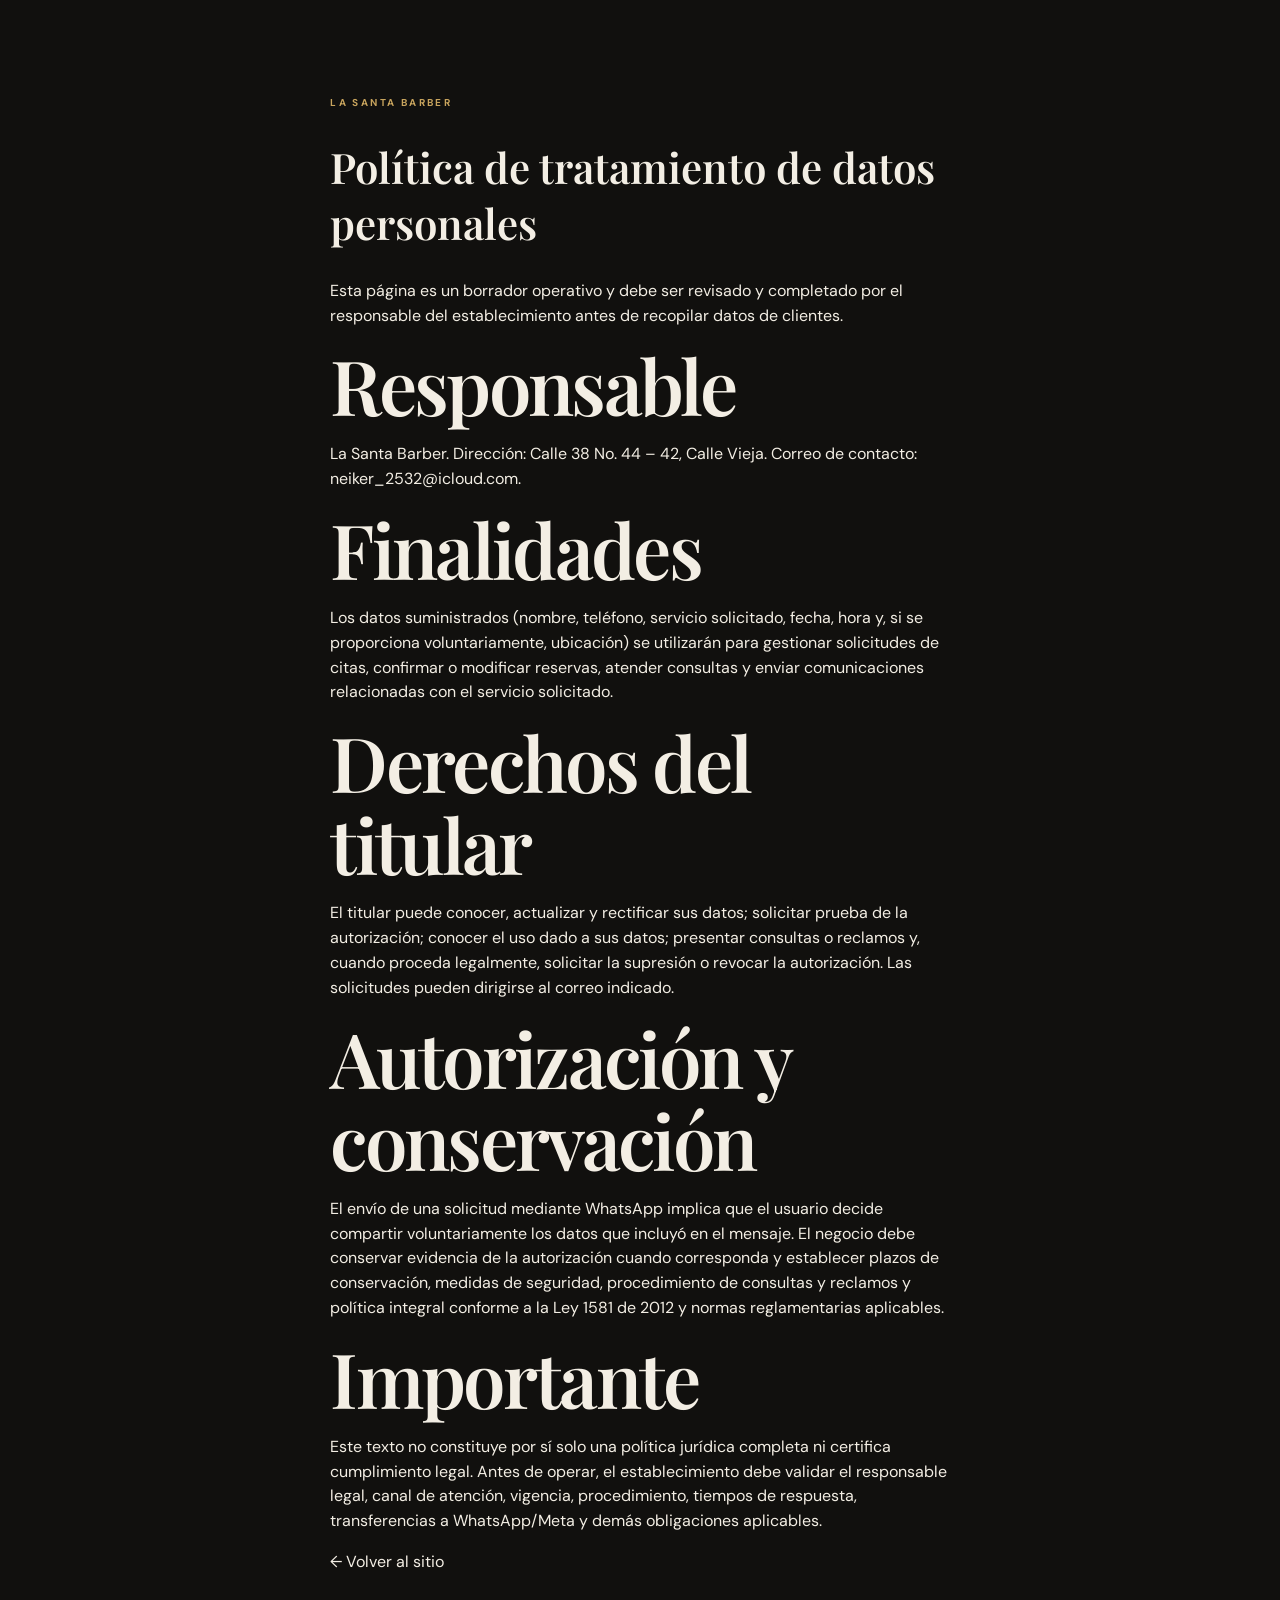
==== privacidad.html @ 5e7193fa "Add files via upload" ====
<!doctype html><html lang="es"><head><meta charset="utf-8"><meta name="viewport" content="width=device-width,initial-scale=1"><meta name="theme-color" content="#11100e"><title>Política de privacidad | La Santa Barber</title><link rel="stylesheet" href="./styles.css"></head><body><main class="section" style="max-width:850px;margin:auto"><p class="eyebrow">LA SANTA BARBER</p><h1 style="font:600 42px var(--serif)">Política de tratamiento de datos personales</h1><p>Esta página es un borrador operativo y debe ser revisado y completado por el responsable del establecimiento antes de recopilar datos de clientes.</p><h2>Responsable</h2><p>La Santa Barber. Dirección: Calle 38 No. 44 – 42, Calle Vieja. Correo de contacto: neiker_2532@icloud.com.</p><h2>Finalidades</h2><p>Los datos suministrados (nombre, teléfono, servicio solicitado, fecha, hora y, si se proporciona voluntariamente, ubicación) se utilizarán para gestionar solicitudes de citas, confirmar o modificar reservas, atender consultas y enviar comunicaciones relacionadas con el servicio solicitado.</p><h2>Derechos del titular</h2><p>El titular puede conocer, actualizar y rectificar sus datos; solicitar prueba de la autorización; conocer el uso dado a sus datos; presentar consultas o reclamos y, cuando proceda legalmente, solicitar la supresión o revocar la autorización. Las solicitudes pueden dirigirse al correo indicado.</p><h2>Autorización y conservación</h2><p>El envío de una solicitud mediante WhatsApp implica que el usuario decide compartir voluntariamente los datos que incluyó en el mensaje. El negocio debe conservar evidencia de la autorización cuando corresponda y establecer plazos de conservación, medidas de seguridad, procedimiento de consultas y reclamos y política integral conforme a la Ley 1581 de 2012 y normas reglamentarias aplicables.</p><h2>Importante</h2><p>Este texto no constituye por sí solo una política jurídica completa ni certifica cumplimiento legal. Antes de operar, el establecimiento debe validar el responsable legal, canal de atención, vigencia, procedimiento, tiempos de respuesta, transferencias a WhatsApp/Meta y demás obligaciones aplicables.</p><p><a href="./">← Volver al sitio</a></p></main></body></html>
---- styles.css ----
@import url('https://fonts.googleapis.com/css2?family=DM+Sans:wght@400;500;600;700&family=Playfair+Display:ital,wght@0,500;0,600;0,700;1,500;1,600&display=swap');
:root{--bg:#11100e;--panel:#1b1916;--panel2:#211f1a;--gold:#c8a45d;--gold2:#e4c98f;--cream:#f3eee4;--muted:#a7a094;--line:#39342b;--red:#d66b62;--green:#7fa58a;--serif:'Playfair Display',Georgia,serif;--sans:'DM Sans',Arial,sans-serif}
*{box-sizing:border-box}html{scroll-behavior:smooth;scroll-padding-top:90px}body{margin:0;background:var(--bg);color:var(--cream);font-family:var(--sans);line-height:1.55}a{color:inherit;text-decoration:none}button,input,select,textarea{font:inherit}button,a{touch-action:manipulation}.topbar{height:76px;position:sticky;top:0;z-index:10;background:#11100eeb;backdrop-filter:blur(14px);border-bottom:1px solid var(--line);display:flex;align-items:center;justify-content:space-between;padding:0 clamp(18px,5vw,76px)}.brand{display:flex;align-items:center;gap:10px}.brand-mark{width:42px;height:42px}.brand span{display:grid;line-height:1.1}.brand b{font-family:var(--serif);letter-spacing:.12em;font-size:16px}.brand small{font-size:9px;letter-spacing:.2em;color:var(--gold);margin-top:5px}.topbar nav{display:flex;gap:30px;color:#c5beb2;font-size:12px}.topbar nav a:hover,.text-link:hover{color:var(--gold2)}.top-cta{border:1px solid var(--gold);padding:10px 17px;border-radius:2px;font-size:12px;color:var(--gold2)}.top-cta span{margin-left:12px}.hero{min-height:580px;display:grid;grid-template-columns:1fr .9fr;align-items:center;padding:70px clamp(22px,9vw,140px);gap:7vw;background:radial-gradient(ellipse at 78% 48%,#4b3b2433,transparent 45%),linear-gradient(110deg,#11100e 50%,#17140f)}.eyebrow{font-size:10px;letter-spacing:.24em;color:var(--gold);font-weight:700;margin:0 0 16px}.hero h1,.section h2,.team-section h2,.booking-section h2,.promo-section h2,.contact-section h2,.admin-head h2{font:600 clamp(42px,6vw,76px)/1.08 var(--serif);letter-spacing:-.035em;margin:0}.hero h1 em,h2 em{color:var(--gold2);font-weight:500}.lead{max-width:460px;color:#c2bbae;font-size:15px;margin:25px 0 28px}.hero-actions{display:flex;align-items:center;gap:24px;flex-wrap:wrap}.btn{border:0;cursor:pointer;display:inline-flex;justify-content:center;align-items:center;gap:14px;padding:14px 19px;font-weight:700;font-size:12px;letter-spacing:.02em;border-radius:2px}.gold{background:linear-gradient(120deg,#b88d45,#e3ca91);color:#17130d}.gold:hover{filter:brightness(1.08)}.text-link{font-size:12px;color:#d2c9b9;border-bottom:1px solid #76674d;padding-bottom:4px}.hero-meta{display:flex;gap:22px;margin-top:52px;color:#928a7d;font-size:10px;letter-spacing:.04em}.hero-art{height:410px;max-width:420px;width:100%;justify-self:center;position:relative;border:1px solid #8b704344;background:linear-gradient(145deg,#3a2d1d,#17130f 55%,#2b2419);display:grid;place-items:center;overflow:hidden}.hero-art:before,.hero-art:after{content:"";position:absolute;border:1px solid #c8a45d55;border-radius:50%;width:300px;height:300px}.hero-art:after{width:240px;height:240px}.art-ring{position:absolute;width:350px;height:350px;border:1px dashed #c8a45d55;border-radius:50%;animation:spin 45s linear infinite}.art-chair{font-size:150px;color:#c8a45d;filter:drop-shadow(0 12px 25px #000);z-index:1;font-family:var(--serif)}.art-caption{position:absolute;bottom:25px;display:grid;text-align:center;z-index:2;letter-spacing:.2em}.art-caption b{font:600 14px var(--serif);color:var(--gold2)}.art-caption small{font-size:8px;color:#b9ad99;margin-top:5px}@keyframes spin{to{transform:rotate(360deg)}}.intro-strip{border-block:1px solid var(--line);display:flex;justify-content:space-between;align-items:center;padding:18px clamp(22px,9vw,140px);color:var(--gold);font-size:9px;letter-spacing:.16em}.intro-strip p{font:italic 18px var(--serif);letter-spacing:0;color:#d5cbbb;margin:0}.section,.team-section,.promo-section{padding:95px clamp(22px,9vw,140px)}.section-head{display:flex;align-items:end;justify-content:space-between;gap:30px;margin-bottom:34px}.section-head h2,.team-section h2,.promo-section h2,.contact-section h2{font-size:clamp(34px,4vw,49px)}.section-head>p{max-width:290px;color:var(--muted);font-size:12px;margin:0 0 4px}.services-grid{display:grid;grid-template-columns:repeat(3,1fr);gap:12px}.service-card{background:var(--panel);border:1px solid var(--line);padding:25px;min-height:170px;position:relative}.service-number{font-size:10px;color:var(--gold);letter-spacing:.18em}.service-card h3{font:600 20px var(--serif);margin:19px 0 7px}.service-card p{font-size:11px;color:var(--muted);margin:0;max-width:230px}.service-price{display:block;color:var(--gold2);font-weight:700;margin-top:18px;font-size:15px}.fineprint,.micro{color:var(--muted);font-size:10px;margin-top:16px}.team-section{background:#191712}.barbers-grid{display:grid;grid-template-columns:repeat(3,1fr);gap:14px}.barber-card{border:1px solid var(--line);padding:28px;text-align:center;background:#211e18}.avatar{width:76px;height:76px;border-radius:50%;margin:0 auto 17px;border:1px solid var(--gold);display:grid;place-items:center;color:var(--gold2);font:600 26px var(--serif);background:radial-gradient(circle,#4a3922,#17140f)}.barber-card h3{font:600 21px var(--serif);margin:0}.barber-card p{color:var(--muted);font-size:11px;margin:8px 0 0}.booking-section{padding:100px clamp(22px,9vw,140px);display:grid;grid-template-columns:.8fr 1.2fr;gap:8vw;background:linear-gradient(120deg,#211b12,#15130f)}.booking-intro h2{font-size:clamp(38px,5vw,58px)}.booking-intro>p:not(.eyebrow){color:#bcb3a5;font-size:13px;max-width:350px;margin-top:22px}.booking-note{border-left:2px solid var(--gold);padding:12px 15px;margin-top:38px;display:grid;gap:4px;max-width:340px;background:#ffffff08}.booking-note b{color:var(--gold2);font-size:11px}.booking-note span{font-size:10px;color:var(--muted)}.booking-form{background:#171510;border:1px solid #5b4b30;padding:30px;max-width:600px;width:100%;justify-self:end}.form-title{display:flex;justify-content:space-between;border-bottom:1px solid var(--line);padding-bottom:18px;margin-bottom:20px}.form-title span{color:var(--gold);font-size:9px;letter-spacing:.2em}.form-title b{font:600 17px var(--serif)}label{display:grid;gap:7px;font-size:10px;color:#c8c0b3;margin:0 0 14px}input,select,textarea{width:100%;background:#211e18;border:1px solid #484033;color:var(--cream);padding:12px;border-radius:2px;outline:none;font-size:12px;min-width:0}input:focus,select:focus,textarea:focus{border-color:var(--gold)}input::placeholder,textarea::placeholder{color:#81796c}.form-row{display:grid;grid-template-columns:1fr 1fr;gap:12px}.optional{color:#82796c}.consent{display:flex;align-items:flex-start;gap:9px;line-height:1.5;margin:14px 0}.consent input{width:15px;height:15px;margin-top:1px;accent-color:var(--gold);flex:0 0 auto}.consent a{color:var(--gold2);text-decoration:underline}.submit{width:100%;margin-top:5px}.micro{text-align:center;line-height:1.5}.feedback{font-size:11px;margin-top:10px;color:var(--gold2)}.promo-section{padding-block:78px}.promo-card{display:flex;align-items:center;gap:20px;padding:24px;background:#211e18;border:1px solid var(--line);margin-top:25px}.promo-star{font-size:30px;color:var(--gold)}.promo-card b{font:600 19px var(--serif)}.promo-card p{font-size:11px;color:var(--muted);margin:5px 0 0}.round-arrow{margin-left:auto;width:42px;height:42px;border:1px solid var(--gold);border-radius:50%;display:grid;place-items:center;color:var(--gold2)}.contact-section{padding:70px clamp(22px,9vw,140px);background:#201d17;display:flex;justify-content:space-between;gap:35px;align-items:center}.contact-section h2{font-size:40px}.contact-section p{color:#c0b7a8;font-size:12px}.contact-section .hours{color:var(--muted);line-height:1.9}.socials{display:grid;grid-template-columns:1fr 1fr;gap:12px;min-width:240px}.socials a{padding:13px 16px;border:1px solid #514633;color:var(--gold2);font-size:11px}footer{padding:23px clamp(22px,5vw,76px);display:flex;gap:20px;justify-content:space-between;flex-wrap:wrap;color:#837c70;font-size:9px;letter-spacing:.06em}.owner-entry{opacity:.35}.floating-wa{position:fixed;right:20px;bottom:20px;z-index:9;display:flex;align-items:center;gap:9px;padding:12px 17px;border-radius:50px;background:#1c8b58;color:white;box-shadow:0 7px 30px #0008;font-size:11px}.floating-wa span{font-size:18px}.hidden{display:none!important}
.admin-gate{position:fixed;inset:0;background:#000d;z-index:30;display:grid;place-items:center;padding:20px}.admin-box{background:#1c1914;border:1px solid var(--gold);padding:32px;max-width:390px;width:100%;position:relative}.admin-box h2{font:600 30px var(--serif);margin-bottom:10px}.admin-box>p:not(.eyebrow){color:var(--muted);font-size:12px}.admin-box form{margin-top:20px}.close-admin,.close-dialog{position:absolute;right:12px;top:8px;border:0;background:none;color:var(--gold2);font-size:27px;cursor:pointer}.error{color:var(--red);font-size:11px}.admin-panel{max-width:1100px;margin:35px auto;padding:20px}.admin-head{display:flex;justify-content:space-between;align-items:center}.admin-head h2{font-size:40px}.dark{background:#302b22;color:var(--cream)}.admin-warning{background:#3a2c17;border:1px solid #826332;color:#e4cb9c;padding:13px;margin:20px 0;font-size:11px}.admin-toolbar{display:flex;gap:10px;align-items:center;flex-wrap:wrap}.admin-toolbar input{max-width:190px}.outline{background:transparent;border:1px solid var(--gold);color:var(--gold2)}.admin-stats{display:grid;grid-template-columns:repeat(3,1fr);gap:10px;margin:15px 0}.stat{background:var(--panel);border:1px solid var(--line);padding:17px}.stat b{display:block;color:var(--gold2);font:600 24px var(--serif)}.stat span{font-size:10px;color:var(--muted)}.admin-filters{display:flex;gap:7px;flex-wrap:wrap;margin:20px 0}.admin-filters button{background:#211e18;border:1px solid var(--line);color:#c9c0b1;padding:8px 12px;font-size:10px;cursor:pointer}.admin-filters button.active{border-color:var(--gold);color:var(--gold2)}.booking-row{background:var(--panel);border:1px solid var(--line);padding:16px;margin-bottom:9px;display:grid;grid-template-columns:1.2fr 1fr auto;gap:12px;align-items:center}.booking-row h4{margin:0;font:600 17px var(--serif)}.booking-row p{margin:3px 0;color:var(--muted);font-size:10px}.status{font-size:9px;text-transform:uppercase;letter-spacing:.1em;color:var(--gold2)}.row-actions{display:flex;gap:6px;flex-wrap:wrap}.row-actions button{border:1px solid var(--line);background:#29251e;color:var(--cream);padding:7px 9px;font-size:9px;cursor:pointer}.row-actions button[data-action=cancel]{color:#ef9388}.admin-bottom{display:flex;gap:10px;flex-wrap:wrap;margin:22px 0}.admin-bottom .btn{width:auto}.admin-bottom .outline{border-color:#655c4d}.empty{padding:28px;text-align:center;border:1px dashed var(--line);color:var(--muted);font-size:12px}dialog{background:transparent;border:0;margin:auto;max-width:430px;width:calc(100% - 30px)}dialog::backdrop{background:#000c}.dialog-card{position:relative;background:#1b1915;border:1px solid var(--gold);padding:28px}.dialog-card h3{font:600 25px var(--serif);margin:0 0 20px}.dialog-card .btn{width:100%}
@media(max-width:760px){.topbar{height:66px;padding:0 16px}.topbar nav{display:none}.brand-mark{width:36px;height:36px}.hero{grid-template-columns:1fr;padding:65px 23px 40px;gap:35px}.hero h1{font-size:54px}.hero-art{height:270px;max-width:100%}.art-chair{font-size:105px}.art-ring{width:240px;height:240px}.hero-meta{margin-top:30px;flex-wrap:wrap}.intro-strip{padding:15px 20px}.intro-strip p{font-size:14px}.section,.team-section,.promo-section{padding:65px 20px}.section-head{display:block}.section-head>p{margin-top:12px}.services-grid{grid-template-columns:1fr}.service-card{min-height:0;padding:20px}.service-card h3{margin-top:12px}.barbers-grid{grid-template-columns:1fr}.barber-card{display:flex;align-items:center;text-align:left;gap:15px;padding:17px}.avatar{margin:0;width:58px;height:58px;flex:0 0 auto}.booking-section{grid-template-columns:1fr;padding:65px 18px;gap:25px}.booking-form{justify-self:stretch;padding:20px}.promo-section{padding-block:60px}.contact-section{padding:55px 20px;display:block}.socials{margin-top:25px;min-width:0}.contact-section h2{font-size:34px}footer{padding:22px;display:grid;grid-template-columns:1fr 1fr}.floating-wa{right:12px;bottom:12px}.booking-row{grid-template-columns:1fr}.admin-panel{padding:15px}.admin-head h2{font-size:31px}}@media(prefers-reduced-motion:reduce){*{scroll-behavior:auto!important;animation:none!important;transition:none!important}}
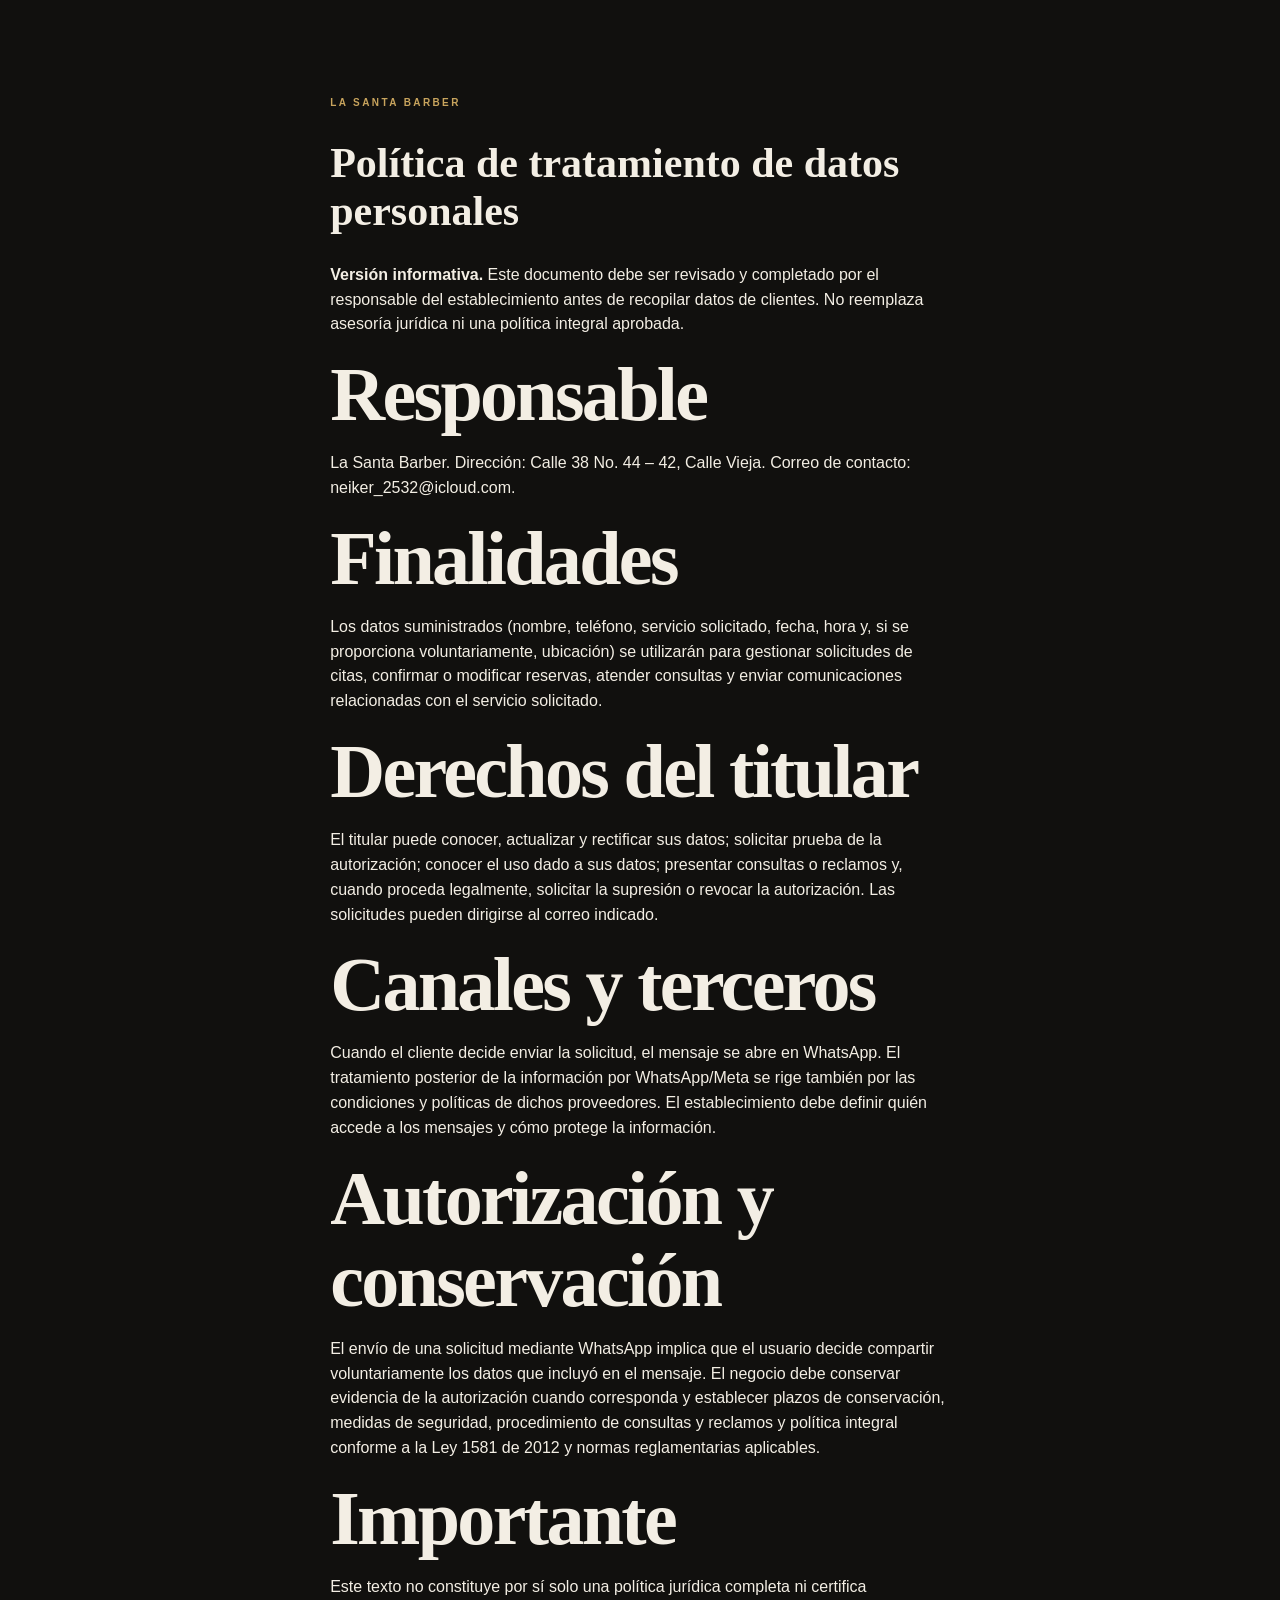
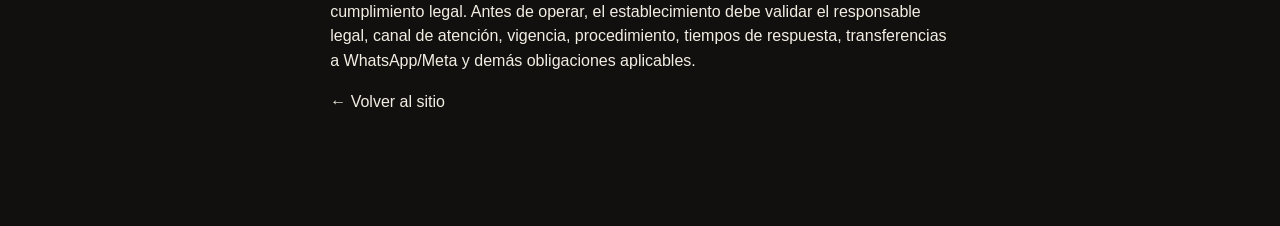
==== commit 0d95b09b: "Actualización V7" ====
--- a/privacidad.html
+++ b/privacidad.html
@@ -1 +1 @@
-<!doctype html><html lang="es"><head><meta charset="utf-8"><meta name="viewport" content="width=device-width,initial-scale=1"><meta name="theme-color" content="#11100e"><title>Política de privacidad | La Santa Barber</title><link rel="stylesheet" href="./styles.css"></head><body><main class="section" style="max-width:850px;margin:auto"><p class="eyebrow">LA SANTA BARBER</p><h1 style="font:600 42px var(--serif)">Política de tratamiento de datos personales</h1><p>Esta página es un borrador operativo y debe ser revisado y completado por el responsable del establecimiento antes de recopilar datos de clientes.</p><h2>Responsable</h2><p>La Santa Barber. Dirección: Calle 38 No. 44 – 42, Calle Vieja. Correo de contacto: neiker_2532@icloud.com.</p><h2>Finalidades</h2><p>Los datos suministrados (nombre, teléfono, servicio solicitado, fecha, hora y, si se proporciona voluntariamente, ubicación) se utilizarán para gestionar solicitudes de citas, confirmar o modificar reservas, atender consultas y enviar comunicaciones relacionadas con el servicio solicitado.</p><h2>Derechos del titular</h2><p>El titular puede conocer, actualizar y rectificar sus datos; solicitar prueba de la autorización; conocer el uso dado a sus datos; presentar consultas o reclamos y, cuando proceda legalmente, solicitar la supresión o revocar la autorización. Las solicitudes pueden dirigirse al correo indicado.</p><h2>Autorización y conservación</h2><p>El envío de una solicitud mediante WhatsApp implica que el usuario decide compartir voluntariamente los datos que incluyó en el mensaje. El negocio debe conservar evidencia de la autorización cuando corresponda y establecer plazos de conservación, medidas de seguridad, procedimiento de consultas y reclamos y política integral conforme a la Ley 1581 de 2012 y normas reglamentarias aplicables.</p><h2>Importante</h2><p>Este texto no constituye por sí solo una política jurídica completa ni certifica cumplimiento legal. Antes de operar, el establecimiento debe validar el responsable legal, canal de atención, vigencia, procedimiento, tiempos de respuesta, transferencias a WhatsApp/Meta y demás obligaciones aplicables.</p><p><a href="./">← Volver al sitio</a></p></main></body></html>+<!doctype html><html lang="es"><head><meta charset="utf-8"><meta name="viewport" content="width=device-width,initial-scale=1"><meta name="theme-color" content="#11100e"><title>Política de privacidad | La Santa Barber</title><link rel="stylesheet" href="./styles.css"></head><body><main class="section" style="max-width:850px;margin:auto"><p class="eyebrow">LA SANTA BARBER</p><h1 style="font:600 42px var(--serif)">Política de tratamiento de datos personales</h1><p><strong>Versión informativa.</strong> Este documento debe ser revisado y completado por el responsable del establecimiento antes de recopilar datos de clientes. No reemplaza asesoría jurídica ni una política integral aprobada.</p><h2>Responsable</h2><p>La Santa Barber. Dirección: Calle 38 No. 44 – 42, Calle Vieja. Correo de contacto: neiker_2532@icloud.com.</p><h2>Finalidades</h2><p>Los datos suministrados (nombre, teléfono, servicio solicitado, fecha, hora y, si se proporciona voluntariamente, ubicación) se utilizarán para gestionar solicitudes de citas, confirmar o modificar reservas, atender consultas y enviar comunicaciones relacionadas con el servicio solicitado.</p><h2>Derechos del titular</h2><p>El titular puede conocer, actualizar y rectificar sus datos; solicitar prueba de la autorización; conocer el uso dado a sus datos; presentar consultas o reclamos y, cuando proceda legalmente, solicitar la supresión o revocar la autorización. Las solicitudes pueden dirigirse al correo indicado.</p><h2>Canales y terceros</h2><p>Cuando el cliente decide enviar la solicitud, el mensaje se abre en WhatsApp. El tratamiento posterior de la información por WhatsApp/Meta se rige también por las condiciones y políticas de dichos proveedores. El establecimiento debe definir quién accede a los mensajes y cómo protege la información.</p><h2>Autorización y conservación</h2><p>El envío de una solicitud mediante WhatsApp implica que el usuario decide compartir voluntariamente los datos que incluyó en el mensaje. El negocio debe conservar evidencia de la autorización cuando corresponda y establecer plazos de conservación, medidas de seguridad, procedimiento de consultas y reclamos y política integral conforme a la Ley 1581 de 2012 y normas reglamentarias aplicables.</p><h2>Importante</h2><p>Este texto no constituye por sí solo una política jurídica completa ni certifica cumplimiento legal. Antes de operar, el establecimiento debe validar el responsable legal, canal de atención, vigencia, procedimiento, tiempos de respuesta, transferencias a WhatsApp/Meta y demás obligaciones aplicables.</p><p><a href="./#reservar">← Volver al sitio</a></p></main></body></html>
--- a/styles.css
+++ b/styles.css
@@ -1,5 +1,38 @@
-@import url('https://fonts.googleapis.com/css2?family=DM+Sans:wght@400;500;600;700&family=Playfair+Display:ital,wght@0,500;0,600;0,700;1,500;1,600&display=swap');
-:root{--bg:#11100e;--panel:#1b1916;--panel2:#211f1a;--gold:#c8a45d;--gold2:#e4c98f;--cream:#f3eee4;--muted:#a7a094;--line:#39342b;--red:#d66b62;--green:#7fa58a;--serif:'Playfair Display',Georgia,serif;--sans:'DM Sans',Arial,sans-serif}
+:root{--bg:#11100e;--panel:#1b1916;--panel2:#211f1a;--gold:#c8a45d;--gold2:#e4c98f;--cream:#f3eee4;--muted:#a7a094;--line:#39342b;--red:#d66b62;--green:#7fa58a;--serif:'Iowan Old Style','Baskerville',Georgia,serif;--sans:'Aptos','Segoe UI',Arial,sans-serif}
 *{box-sizing:border-box}html{scroll-behavior:smooth;scroll-padding-top:90px}body{margin:0;background:var(--bg);color:var(--cream);font-family:var(--sans);line-height:1.55}a{color:inherit;text-decoration:none}button,input,select,textarea{font:inherit}button,a{touch-action:manipulation}.topbar{height:76px;position:sticky;top:0;z-index:10;background:#11100eeb;backdrop-filter:blur(14px);border-bottom:1px solid var(--line);display:flex;align-items:center;justify-content:space-between;padding:0 clamp(18px,5vw,76px)}.brand{display:flex;align-items:center;gap:10px}.brand-mark{width:42px;height:42px}.brand span{display:grid;line-height:1.1}.brand b{font-family:var(--serif);letter-spacing:.12em;font-size:16px}.brand small{font-size:9px;letter-spacing:.2em;color:var(--gold);margin-top:5px}.topbar nav{display:flex;gap:30px;color:#c5beb2;font-size:12px}.topbar nav a:hover,.text-link:hover{color:var(--gold2)}.top-cta{border:1px solid var(--gold);padding:10px 17px;border-radius:2px;font-size:12px;color:var(--gold2)}.top-cta span{margin-left:12px}.hero{min-height:580px;display:grid;grid-template-columns:1fr .9fr;align-items:center;padding:70px clamp(22px,9vw,140px);gap:7vw;background:radial-gradient(ellipse at 78% 48%,#4b3b2433,transparent 45%),linear-gradient(110deg,#11100e 50%,#17140f)}.eyebrow{font-size:10px;letter-spacing:.24em;color:var(--gold);font-weight:700;margin:0 0 16px}.hero h1,.section h2,.team-section h2,.booking-section h2,.promo-section h2,.contact-section h2,.admin-head h2{font:600 clamp(42px,6vw,76px)/1.08 var(--serif);letter-spacing:-.035em;margin:0}.hero h1 em,h2 em{color:var(--gold2);font-weight:500}.lead{max-width:460px;color:#c2bbae;font-size:15px;margin:25px 0 28px}.hero-actions{display:flex;align-items:center;gap:24px;flex-wrap:wrap}.btn{border:0;cursor:pointer;display:inline-flex;justify-content:center;align-items:center;gap:14px;padding:14px 19px;font-weight:700;font-size:12px;letter-spacing:.02em;border-radius:2px}.gold{background:linear-gradient(120deg,#b88d45,#e3ca91);color:#17130d}.gold:hover{filter:brightness(1.08)}.text-link{font-size:12px;color:#d2c9b9;border-bottom:1px solid #76674d;padding-bottom:4px}.hero-meta{display:flex;gap:22px;margin-top:52px;color:#928a7d;font-size:10px;letter-spacing:.04em}.hero-art{height:410px;max-width:420px;width:100%;justify-self:center;position:relative;border:1px solid #8b704344;background:linear-gradient(145deg,#3a2d1d,#17130f 55%,#2b2419);display:grid;place-items:center;overflow:hidden}.hero-art:before,.hero-art:after{content:"";position:absolute;border:1px solid #c8a45d55;border-radius:50%;width:300px;height:300px}.hero-art:after{width:240px;height:240px}.art-ring{position:absolute;width:350px;height:350px;border:1px dashed #c8a45d55;border-radius:50%;animation:spin 45s linear infinite}.art-chair{font-size:150px;color:#c8a45d;filter:drop-shadow(0 12px 25px #000);z-index:1;font-family:var(--serif)}.art-caption{position:absolute;bottom:25px;display:grid;text-align:center;z-index:2;letter-spacing:.2em}.art-caption b{font:600 14px var(--serif);color:var(--gold2)}.art-caption small{font-size:8px;color:#b9ad99;margin-top:5px}@keyframes spin{to{transform:rotate(360deg)}}.intro-strip{border-block:1px solid var(--line);display:flex;justify-content:space-between;align-items:center;padding:18px clamp(22px,9vw,140px);color:var(--gold);font-size:9px;letter-spacing:.16em}.intro-strip p{font:italic 18px var(--serif);letter-spacing:0;color:#d5cbbb;margin:0}.section,.team-section,.promo-section{padding:95px clamp(22px,9vw,140px)}.section-head{display:flex;align-items:end;justify-content:space-between;gap:30px;margin-bottom:34px}.section-head h2,.team-section h2,.promo-section h2,.contact-section h2{font-size:clamp(34px,4vw,49px)}.section-head>p{max-width:290px;color:var(--muted);font-size:12px;margin:0 0 4px}.services-grid{display:grid;grid-template-columns:repeat(3,1fr);gap:12px}.service-card{background:var(--panel);border:1px solid var(--line);padding:25px;min-height:170px;position:relative}.service-number{font-size:10px;color:var(--gold);letter-spacing:.18em}.service-card h3{font:600 20px var(--serif);margin:19px 0 7px}.service-card p{font-size:11px;color:var(--muted);margin:0;max-width:230px}.service-price{display:block;color:var(--gold2);font-weight:700;margin-top:18px;font-size:15px}.fineprint,.micro{color:var(--muted);font-size:10px;margin-top:16px}.team-section{background:#191712}.barbers-grid{display:grid;grid-template-columns:repeat(3,1fr);gap:14px}.barber-card{border:1px solid var(--line);padding:28px;text-align:center;background:#211e18}.avatar{width:76px;height:76px;border-radius:50%;margin:0 auto 17px;border:1px solid var(--gold);display:grid;place-items:center;color:var(--gold2);font:600 26px var(--serif);background:radial-gradient(circle,#4a3922,#17140f)}.barber-card h3{font:600 21px var(--serif);margin:0}.barber-card p{color:var(--muted);font-size:11px;margin:8px 0 0}.booking-section{padding:100px clamp(22px,9vw,140px);display:grid;grid-template-columns:.8fr 1.2fr;gap:8vw;background:linear-gradient(120deg,#211b12,#15130f)}.booking-intro h2{font-size:clamp(38px,5vw,58px)}.booking-intro>p:not(.eyebrow){color:#bcb3a5;font-size:13px;max-width:350px;margin-top:22px}.booking-note{border-left:2px solid var(--gold);padding:12px 15px;margin-top:38px;display:grid;gap:4px;max-width:340px;background:#ffffff08}.booking-note b{color:var(--gold2);font-size:11px}.booking-note span{font-size:10px;color:var(--muted)}.booking-form{background:#171510;border:1px solid #5b4b30;padding:30px;max-width:600px;width:100%;justify-self:end}.form-title{display:flex;justify-content:space-between;border-bottom:1px solid var(--line);padding-bottom:18px;margin-bottom:20px}.form-title span{color:var(--gold);font-size:9px;letter-spacing:.2em}.form-title b{font:600 17px var(--serif)}label{display:grid;gap:7px;font-size:10px;color:#c8c0b3;margin:0 0 14px}input,select,textarea{width:100%;background:#211e18;border:1px solid #484033;color:var(--cream);padding:12px;border-radius:2px;outline:none;font-size:12px;min-width:0}input:focus,select:focus,textarea:focus{border-color:var(--gold)}input::placeholder,textarea::placeholder{color:#81796c}.form-row{display:grid;grid-template-columns:1fr 1fr;gap:12px}.optional{color:#82796c}.consent{display:flex;align-items:flex-start;gap:9px;line-height:1.5;margin:14px 0}.consent input{width:15px;height:15px;margin-top:1px;accent-color:var(--gold);flex:0 0 auto}.consent a{color:var(--gold2);text-decoration:underline}.submit{width:100%;margin-top:5px}.micro{text-align:center;line-height:1.5}.feedback{font-size:11px;margin-top:10px;color:var(--gold2)}.promo-section{padding-block:78px}.promo-card{display:flex;align-items:center;gap:20px;padding:24px;background:#211e18;border:1px solid var(--line);margin-top:25px}.promo-star{font-size:30px;color:var(--gold)}.promo-card b{font:600 19px var(--serif)}.promo-card p{font-size:11px;color:var(--muted);margin:5px 0 0}.round-arrow{margin-left:auto;width:42px;height:42px;border:1px solid var(--gold);border-radius:50%;display:grid;place-items:center;color:var(--gold2)}.contact-section{padding:70px clamp(22px,9vw,140px);background:#201d17;display:flex;justify-content:space-between;gap:35px;align-items:center}.contact-section h2{font-size:40px}.contact-section p{color:#c0b7a8;font-size:12px}.contact-section .hours{color:var(--muted);line-height:1.9}.socials{display:grid;grid-template-columns:1fr 1fr;gap:12px;min-width:240px}.socials a{padding:13px 16px;border:1px solid #514633;color:var(--gold2);font-size:11px}footer{padding:23px clamp(22px,5vw,76px);display:flex;gap:20px;justify-content:space-between;flex-wrap:wrap;color:#837c70;font-size:9px;letter-spacing:.06em}.owner-entry{opacity:.35}.floating-wa{position:fixed;right:20px;bottom:20px;z-index:9;display:flex;align-items:center;gap:9px;padding:12px 17px;border-radius:50px;background:#1c8b58;color:white;box-shadow:0 7px 30px #0008;font-size:11px}.floating-wa span{font-size:18px}.hidden{display:none!important}
 .admin-gate{position:fixed;inset:0;background:#000d;z-index:30;display:grid;place-items:center;padding:20px}.admin-box{background:#1c1914;border:1px solid var(--gold);padding:32px;max-width:390px;width:100%;position:relative}.admin-box h2{font:600 30px var(--serif);margin-bottom:10px}.admin-box>p:not(.eyebrow){color:var(--muted);font-size:12px}.admin-box form{margin-top:20px}.close-admin,.close-dialog{position:absolute;right:12px;top:8px;border:0;background:none;color:var(--gold2);font-size:27px;cursor:pointer}.error{color:var(--red);font-size:11px}.admin-panel{max-width:1100px;margin:35px auto;padding:20px}.admin-head{display:flex;justify-content:space-between;align-items:center}.admin-head h2{font-size:40px}.dark{background:#302b22;color:var(--cream)}.admin-warning{background:#3a2c17;border:1px solid #826332;color:#e4cb9c;padding:13px;margin:20px 0;font-size:11px}.admin-toolbar{display:flex;gap:10px;align-items:center;flex-wrap:wrap}.admin-toolbar input{max-width:190px}.outline{background:transparent;border:1px solid var(--gold);color:var(--gold2)}.admin-stats{display:grid;grid-template-columns:repeat(3,1fr);gap:10px;margin:15px 0}.stat{background:var(--panel);border:1px solid var(--line);padding:17px}.stat b{display:block;color:var(--gold2);font:600 24px var(--serif)}.stat span{font-size:10px;color:var(--muted)}.admin-filters{display:flex;gap:7px;flex-wrap:wrap;margin:20px 0}.admin-filters button{background:#211e18;border:1px solid var(--line);color:#c9c0b1;padding:8px 12px;font-size:10px;cursor:pointer}.admin-filters button.active{border-color:var(--gold);color:var(--gold2)}.booking-row{background:var(--panel);border:1px solid var(--line);padding:16px;margin-bottom:9px;display:grid;grid-template-columns:1.2fr 1fr auto;gap:12px;align-items:center}.booking-row h4{margin:0;font:600 17px var(--serif)}.booking-row p{margin:3px 0;color:var(--muted);font-size:10px}.status{font-size:9px;text-transform:uppercase;letter-spacing:.1em;color:var(--gold2)}.row-actions{display:flex;gap:6px;flex-wrap:wrap}.row-actions button{border:1px solid var(--line);background:#29251e;color:var(--cream);padding:7px 9px;font-size:9px;cursor:pointer}.row-actions button[data-action=cancel]{color:#ef9388}.admin-bottom{display:flex;gap:10px;flex-wrap:wrap;margin:22px 0}.admin-bottom .btn{width:auto}.admin-bottom .outline{border-color:#655c4d}.empty{padding:28px;text-align:center;border:1px dashed var(--line);color:var(--muted);font-size:12px}dialog{background:transparent;border:0;margin:auto;max-width:430px;width:calc(100% - 30px)}dialog::backdrop{background:#000c}.dialog-card{position:relative;background:#1b1915;border:1px solid var(--gold);padding:28px}.dialog-card h3{font:600 25px var(--serif);margin:0 0 20px}.dialog-card .btn{width:100%}
 @media(max-width:760px){.topbar{height:66px;padding:0 16px}.topbar nav{display:none}.brand-mark{width:36px;height:36px}.hero{grid-template-columns:1fr;padding:65px 23px 40px;gap:35px}.hero h1{font-size:54px}.hero-art{height:270px;max-width:100%}.art-chair{font-size:105px}.art-ring{width:240px;height:240px}.hero-meta{margin-top:30px;flex-wrap:wrap}.intro-strip{padding:15px 20px}.intro-strip p{font-size:14px}.section,.team-section,.promo-section{padding:65px 20px}.section-head{display:block}.section-head>p{margin-top:12px}.services-grid{grid-template-columns:1fr}.service-card{min-height:0;padding:20px}.service-card h3{margin-top:12px}.barbers-grid{grid-template-columns:1fr}.barber-card{display:flex;align-items:center;text-align:left;gap:15px;padding:17px}.avatar{margin:0;width:58px;height:58px;flex:0 0 auto}.booking-section{grid-template-columns:1fr;padding:65px 18px;gap:25px}.booking-form{justify-self:stretch;padding:20px}.promo-section{padding-block:60px}.contact-section{padding:55px 20px;display:block}.socials{margin-top:25px;min-width:0}.contact-section h2{font-size:34px}footer{padding:22px;display:grid;grid-template-columns:1fr 1fr}.floating-wa{right:12px;bottom:12px}.booking-row{grid-template-columns:1fr}.admin-panel{padding:15px}.admin-head h2{font-size:31px}}@media(prefers-reduced-motion:reduce){*{scroll-behavior:auto!important;animation:none!important;transition:none!important}}
+
+/* V7 · navegación móvil, instalación PWA, estados y accesibilidad */
+:focus-visible{outline:2px solid var(--gold2);outline-offset:3px}
+button:disabled,input:disabled,select:disabled{opacity:.58;cursor:not-allowed}
+.header-actions{display:flex;align-items:center;gap:10px}
+.install-app{display:inline-flex;align-items:center;background:transparent;border:1px solid #6b5b3e;color:var(--gold2);padding:9px 12px;font-size:11px;cursor:pointer}
+.install-app.install-ready{display:inline-flex;align-items:center;gap:5px;background:#2c2418}
+.menu-toggle{display:none;background:transparent;border:1px solid var(--line);width:40px;height:38px;padding:8px;cursor:pointer}
+.menu-toggle span{display:block;height:2px;background:var(--gold2);margin:4px 0;border-radius:2px}
+.address-link{color:var(--gold2);text-decoration:underline;text-underline-offset:3px}
+.connection-status{position:fixed;left:18px;bottom:18px;z-index:8;padding:7px 10px;border-radius:30px;background:#1b1916d9;border:1px solid #39342b;color:#b8ad9a;font-size:9px;backdrop-filter:blur(8px)}
+.connection-status.offline{border-color:#9b6b42;color:#f0c28b}
+.update-notice{position:fixed;left:50%;bottom:20px;transform:translateX(-50%);z-index:50;display:flex;align-items:center;gap:14px;padding:12px 15px;background:#242016;border:1px solid var(--gold);box-shadow:0 12px 35px #0009;color:var(--cream);font-size:11px;max-width:calc(100% - 24px)}
+.update-notice button{border:0;background:var(--gold);color:#17130d;padding:8px 11px;font-weight:700;cursor:pointer;white-space:nowrap}
+.install-dialog .dialog-card p:not(.eyebrow){font-size:12px;color:var(--muted);line-height:1.7}
+.feedback.is-error{color:#f09b91}
+.service-card,.barber-card,.promo-card{transition:transform .2s ease,border-color .2s ease}
+.service-card:hover,.barber-card:hover{transform:translateY(-3px);border-color:#806b45}
+.btn:active,.top-cta:active,.round-arrow:active{transform:translateY(1px)}
+@media(max-width:760px){
+  .topbar{position:sticky;gap:10px}
+  .menu-toggle{display:block;order:3;flex:0 0 auto}
+  .topbar nav{display:none;position:absolute;top:66px;left:0;right:0;padding:12px 18px 18px;background:#11100eF7;border-bottom:1px solid var(--line);flex-direction:column;gap:0}
+  .topbar nav.is-open{display:flex}
+  .topbar nav a{padding:12px 4px;border-bottom:1px solid #39342b;font-size:13px}
+  .header-actions{margin-left:auto;gap:7px}
+  .top-cta{padding:9px 11px;font-size:11px}
+  .install-app.install-ready{font-size:10px;padding:8px}
+  .connection-status{left:10px;bottom:10px;max-width:55vw}
+  .floating-wa{bottom:10px;right:10px}
+  .update-notice{bottom:65px;width:calc(100% - 20px);justify-content:space-between}
+}
+@media(max-width:390px){.brand b{font-size:13px}.brand small{font-size:8px}.brand-mark{width:32px;height:32px}.top-cta{padding:8px}.install-app.install-ready{font-size:9px;padding:7px}}
+@media(prefers-reduced-motion:reduce){.service-card,.barber-card,.btn,.top-cta,.round-arrow{transition:none}}
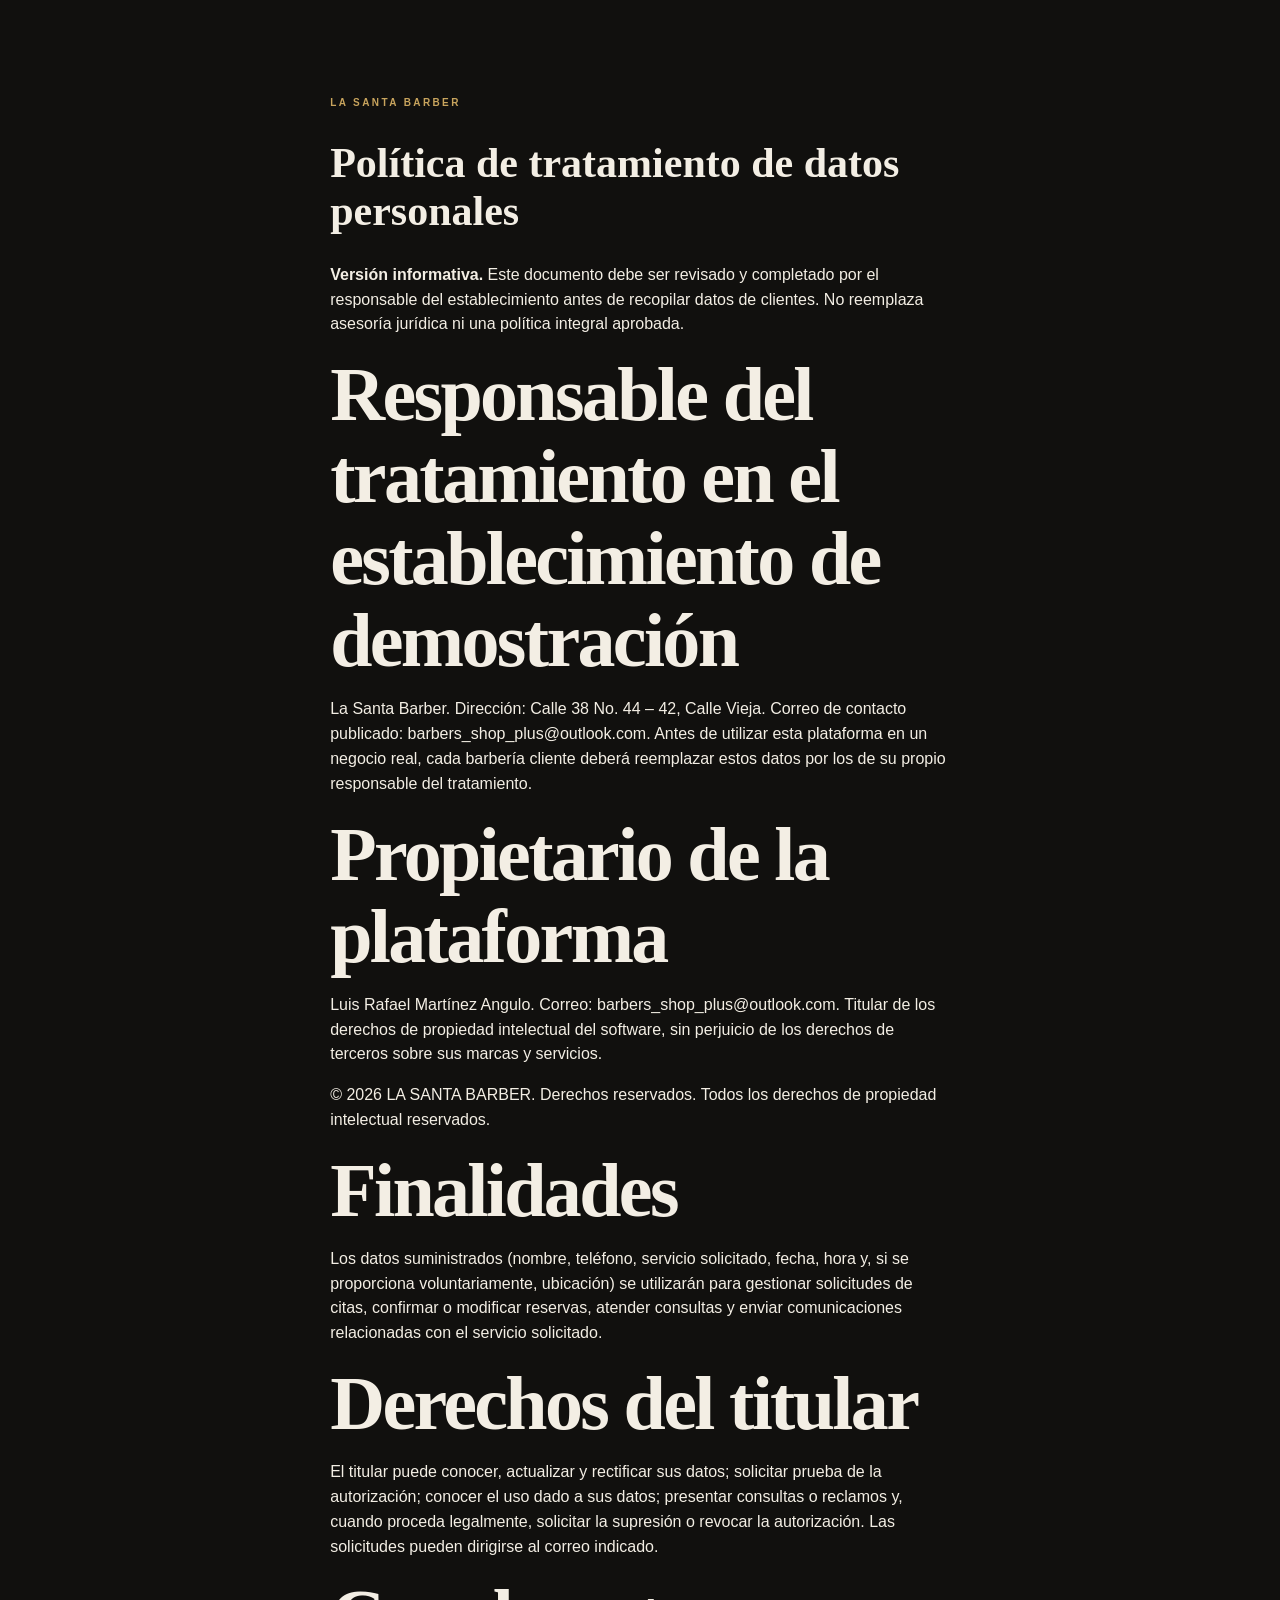
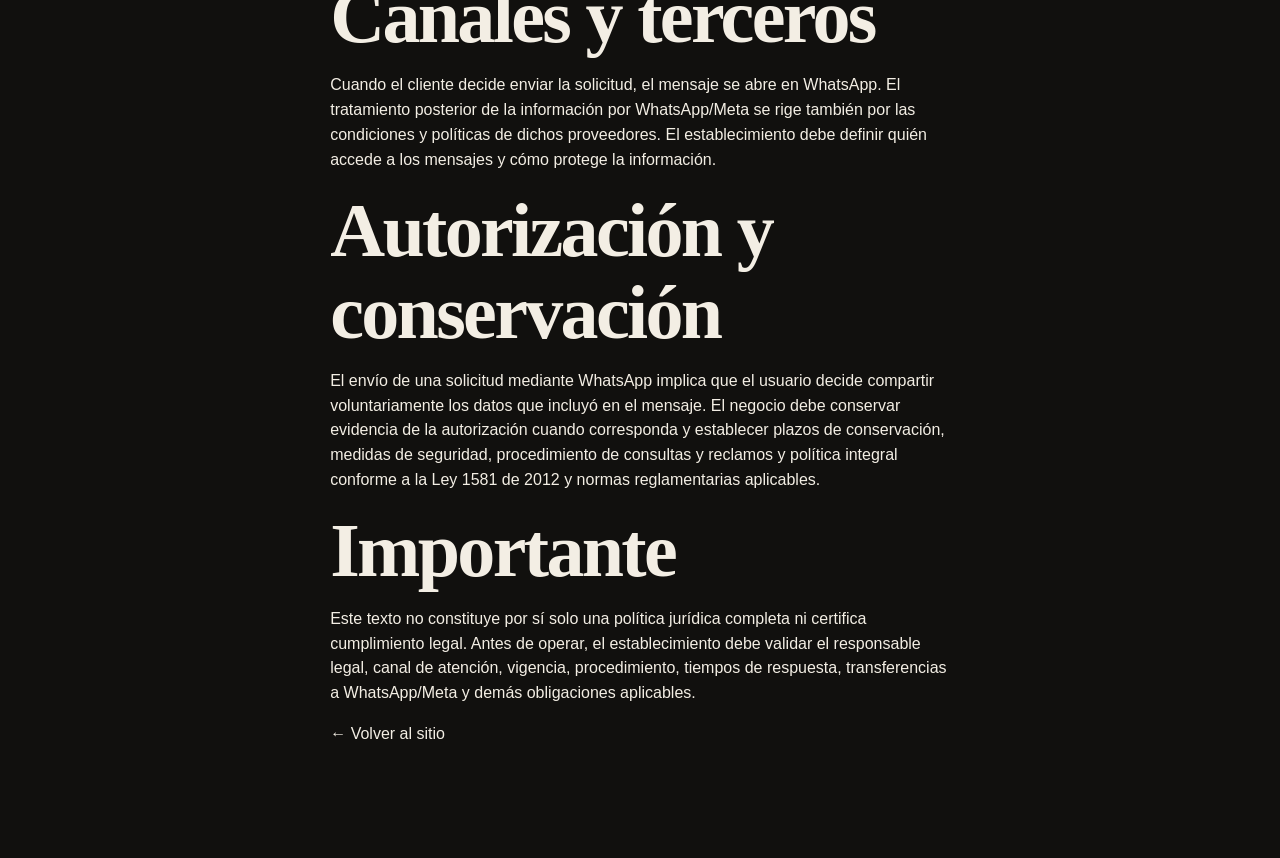
==== commit 6f3941cd: "Update owner and privacy contact details" ====
--- a/privacidad.html
+++ b/privacidad.html
@@ -1 +1 @@
-<!doctype html><html lang="es"><head><meta charset="utf-8"><meta name="viewport" content="width=device-width,initial-scale=1"><meta name="theme-color" content="#11100e"><title>Política de privacidad | La Santa Barber</title><link rel="stylesheet" href="./styles.css"></head><body><main class="section" style="max-width:850px;margin:auto"><p class="eyebrow">LA SANTA BARBER</p><h1 style="font:600 42px var(--serif)">Política de tratamiento de datos personales</h1><p><strong>Versión informativa.</strong> Este documento debe ser revisado y completado por el responsable del establecimiento antes de recopilar datos de clientes. No reemplaza asesoría jurídica ni una política integral aprobada.</p><h2>Responsable</h2><p>La Santa Barber. Dirección: Calle 38 No. 44 – 42, Calle Vieja. Correo de contacto: neiker_2532@icloud.com.</p><h2>Finalidades</h2><p>Los datos suministrados (nombre, teléfono, servicio solicitado, fecha, hora y, si se proporciona voluntariamente, ubicación) se utilizarán para gestionar solicitudes de citas, confirmar o modificar reservas, atender consultas y enviar comunicaciones relacionadas con el servicio solicitado.</p><h2>Derechos del titular</h2><p>El titular puede conocer, actualizar y rectificar sus datos; solicitar prueba de la autorización; conocer el uso dado a sus datos; presentar consultas o reclamos y, cuando proceda legalmente, solicitar la supresión o revocar la autorización. Las solicitudes pueden dirigirse al correo indicado.</p><h2>Canales y terceros</h2><p>Cuando el cliente decide enviar la solicitud, el mensaje se abre en WhatsApp. El tratamiento posterior de la información por WhatsApp/Meta se rige también por las condiciones y políticas de dichos proveedores. El establecimiento debe definir quién accede a los mensajes y cómo protege la información.</p><h2>Autorización y conservación</h2><p>El envío de una solicitud mediante WhatsApp implica que el usuario decide compartir voluntariamente los datos que incluyó en el mensaje. El negocio debe conservar evidencia de la autorización cuando corresponda y establecer plazos de conservación, medidas de seguridad, procedimiento de consultas y reclamos y política integral conforme a la Ley 1581 de 2012 y normas reglamentarias aplicables.</p><h2>Importante</h2><p>Este texto no constituye por sí solo una política jurídica completa ni certifica cumplimiento legal. Antes de operar, el establecimiento debe validar el responsable legal, canal de atención, vigencia, procedimiento, tiempos de respuesta, transferencias a WhatsApp/Meta y demás obligaciones aplicables.</p><p><a href="./#reservar">← Volver al sitio</a></p></main></body></html>+<!doctype html><html lang="es"><head><meta charset="utf-8"><meta name="viewport" content="width=device-width,initial-scale=1"><meta name="theme-color" content="#11100e"><title>Política de privacidad | La Santa Barber</title><link rel="stylesheet" href="./styles.css"></head><body><main class="section" style="max-width:850px;margin:auto"><p class="eyebrow">LA SANTA BARBER</p><h1 style="font:600 42px var(--serif)">Política de tratamiento de datos personales</h1><p><strong>Versión informativa.</strong> Este documento debe ser revisado y completado por el responsable del establecimiento antes de recopilar datos de clientes. No reemplaza asesoría jurídica ni una política integral aprobada.</p><h2>Responsable del tratamiento en el establecimiento de demostración</h2><p>La Santa Barber. Dirección: Calle 38 No. 44 – 42, Calle Vieja. Correo de contacto publicado: barbers_shop_plus@outlook.com. Antes de utilizar esta plataforma en un negocio real, cada barbería cliente deberá reemplazar estos datos por los de su propio responsable del tratamiento.</p><h2>Propietario de la plataforma</h2><p>Luis Rafael Martínez Angulo. Correo: barbers_shop_plus@outlook.com. Titular de los derechos de propiedad intelectual del software, sin perjuicio de los derechos de terceros sobre sus marcas y servicios.</p><p>© 2026 LA SANTA BARBER. Derechos reservados. Todos los derechos de propiedad intelectual reservados.</p><h2>Finalidades</h2><p>Los datos suministrados (nombre, teléfono, servicio solicitado, fecha, hora y, si se proporciona voluntariamente, ubicación) se utilizarán para gestionar solicitudes de citas, confirmar o modificar reservas, atender consultas y enviar comunicaciones relacionadas con el servicio solicitado.</p><h2>Derechos del titular</h2><p>El titular puede conocer, actualizar y rectificar sus datos; solicitar prueba de la autorización; conocer el uso dado a sus datos; presentar consultas o reclamos y, cuando proceda legalmente, solicitar la supresión o revocar la autorización. Las solicitudes pueden dirigirse al correo indicado.</p><h2>Canales y terceros</h2><p>Cuando el cliente decide enviar la solicitud, el mensaje se abre en WhatsApp. El tratamiento posterior de la información por WhatsApp/Meta se rige también por las condiciones y políticas de dichos proveedores. El establecimiento debe definir quién accede a los mensajes y cómo protege la información.</p><h2>Autorización y conservación</h2><p>El envío de una solicitud mediante WhatsApp implica que el usuario decide compartir voluntariamente los datos que incluyó en el mensaje. El negocio debe conservar evidencia de la autorización cuando corresponda y establecer plazos de conservación, medidas de seguridad, procedimiento de consultas y reclamos y política integral conforme a la Ley 1581 de 2012 y normas reglamentarias aplicables.</p><h2>Importante</h2><p>Este texto no constituye por sí solo una política jurídica completa ni certifica cumplimiento legal. Antes de operar, el establecimiento debe validar el responsable legal, canal de atención, vigencia, procedimiento, tiempos de respuesta, transferencias a WhatsApp/Meta y demás obligaciones aplicables.</p><p><a href="./#reservar">← Volver al sitio</a></p></main></body></html>
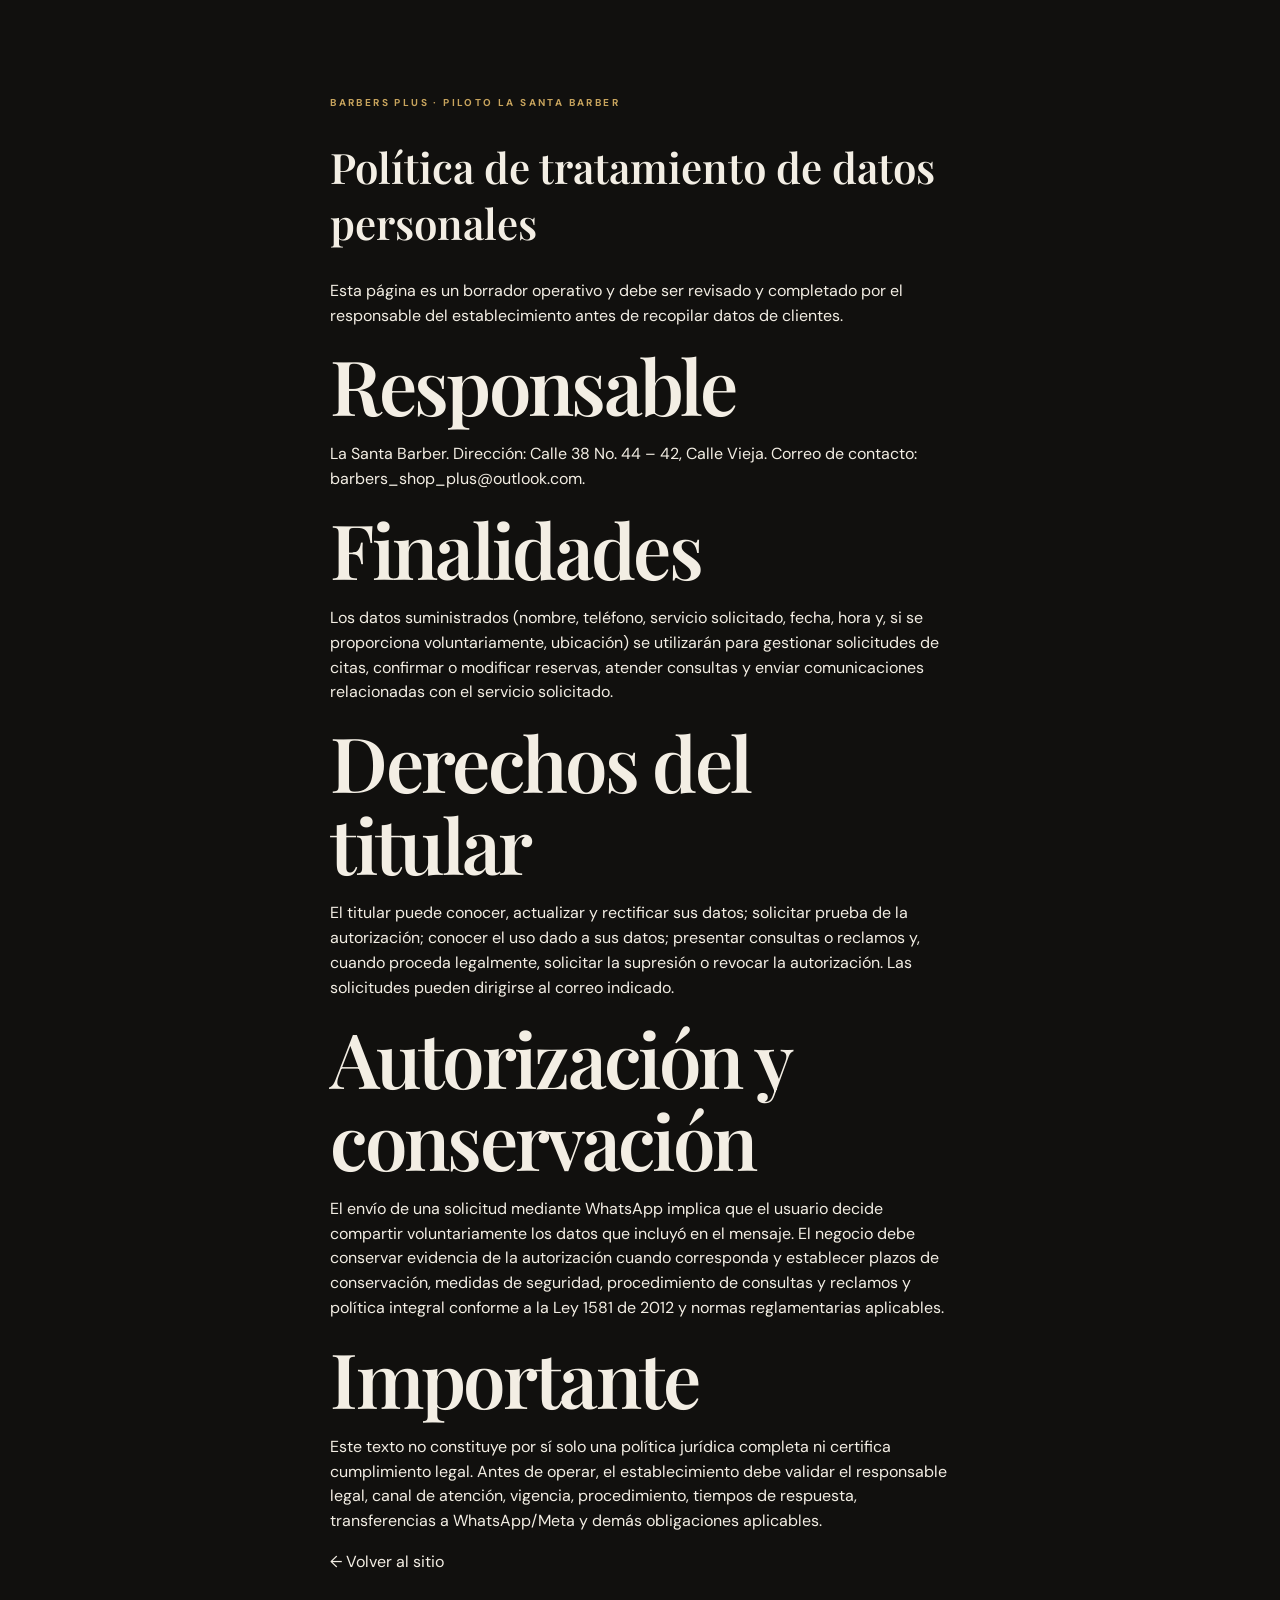
==== commit 039ad31b: "Prueba Versión 8" ====
--- a/privacidad.html
+++ b/privacidad.html
@@ -1 +1 @@
-<!doctype html><html lang="es"><head><meta charset="utf-8"><meta name="viewport" content="width=device-width,initial-scale=1"><meta name="theme-color" content="#11100e"><title>Política de privacidad | La Santa Barber</title><link rel="stylesheet" href="./styles.css"></head><body><main class="section" style="max-width:850px;margin:auto"><p class="eyebrow">LA SANTA BARBER</p><h1 style="font:600 42px var(--serif)">Política de tratamiento de datos personales</h1><p><strong>Versión informativa.</strong> Este documento debe ser revisado y completado por el responsable del establecimiento antes de recopilar datos de clientes. No reemplaza asesoría jurídica ni una política integral aprobada.</p><h2>Responsable del tratamiento en el establecimiento de demostración</h2><p>La Santa Barber. Dirección: Calle 38 No. 44 – 42, Calle Vieja. Correo de contacto publicado: barbers_shop_plus@outlook.com. Antes de utilizar esta plataforma en un negocio real, cada barbería cliente deberá reemplazar estos datos por los de su propio responsable del tratamiento.</p><h2>Propietario de la plataforma</h2><p>Luis Rafael Martínez Angulo. Correo: barbers_shop_plus@outlook.com. Titular de los derechos de propiedad intelectual del software, sin perjuicio de los derechos de terceros sobre sus marcas y servicios.</p><p>© 2026 LA SANTA BARBER. Derechos reservados. Todos los derechos de propiedad intelectual reservados.</p><h2>Finalidades</h2><p>Los datos suministrados (nombre, teléfono, servicio solicitado, fecha, hora y, si se proporciona voluntariamente, ubicación) se utilizarán para gestionar solicitudes de citas, confirmar o modificar reservas, atender consultas y enviar comunicaciones relacionadas con el servicio solicitado.</p><h2>Derechos del titular</h2><p>El titular puede conocer, actualizar y rectificar sus datos; solicitar prueba de la autorización; conocer el uso dado a sus datos; presentar consultas o reclamos y, cuando proceda legalmente, solicitar la supresión o revocar la autorización. Las solicitudes pueden dirigirse al correo indicado.</p><h2>Canales y terceros</h2><p>Cuando el cliente decide enviar la solicitud, el mensaje se abre en WhatsApp. El tratamiento posterior de la información por WhatsApp/Meta se rige también por las condiciones y políticas de dichos proveedores. El establecimiento debe definir quién accede a los mensajes y cómo protege la información.</p><h2>Autorización y conservación</h2><p>El envío de una solicitud mediante WhatsApp implica que el usuario decide compartir voluntariamente los datos que incluyó en el mensaje. El negocio debe conservar evidencia de la autorización cuando corresponda y establecer plazos de conservación, medidas de seguridad, procedimiento de consultas y reclamos y política integral conforme a la Ley 1581 de 2012 y normas reglamentarias aplicables.</p><h2>Importante</h2><p>Este texto no constituye por sí solo una política jurídica completa ni certifica cumplimiento legal. Antes de operar, el establecimiento debe validar el responsable legal, canal de atención, vigencia, procedimiento, tiempos de respuesta, transferencias a WhatsApp/Meta y demás obligaciones aplicables.</p><p><a href="./#reservar">← Volver al sitio</a></p></main></body></html>+<!doctype html><html lang="es"><head><meta charset="utf-8"><meta name="viewport" content="width=device-width,initial-scale=1"><meta name="theme-color" content="#11100e"><title>Aviso de privacidad | Barbers Plus</title><link rel="stylesheet" href="./styles.css"></head><body><main class="section" style="max-width:850px;margin:auto"><p class="eyebrow">BARBERS PLUS · PILOTO LA SANTA BARBER</p><h1 style="font:600 42px var(--serif)">Política de tratamiento de datos personales</h1><p>Esta página es un borrador operativo y debe ser revisado y completado por el responsable del establecimiento antes de recopilar datos de clientes.</p><h2>Responsable</h2><p>La Santa Barber. Dirección: Calle 38 No. 44 – 42, Calle Vieja. Correo de contacto: barbers_shop_plus@outlook.com.</p><h2>Finalidades</h2><p>Los datos suministrados (nombre, teléfono, servicio solicitado, fecha, hora y, si se proporciona voluntariamente, ubicación) se utilizarán para gestionar solicitudes de citas, confirmar o modificar reservas, atender consultas y enviar comunicaciones relacionadas con el servicio solicitado.</p><h2>Derechos del titular</h2><p>El titular puede conocer, actualizar y rectificar sus datos; solicitar prueba de la autorización; conocer el uso dado a sus datos; presentar consultas o reclamos y, cuando proceda legalmente, solicitar la supresión o revocar la autorización. Las solicitudes pueden dirigirse al correo indicado.</p><h2>Autorización y conservación</h2><p>El envío de una solicitud mediante WhatsApp implica que el usuario decide compartir voluntariamente los datos que incluyó en el mensaje. El negocio debe conservar evidencia de la autorización cuando corresponda y establecer plazos de conservación, medidas de seguridad, procedimiento de consultas y reclamos y política integral conforme a la Ley 1581 de 2012 y normas reglamentarias aplicables.</p><h2>Importante</h2><p>Este texto no constituye por sí solo una política jurídica completa ni certifica cumplimiento legal. Antes de operar, el establecimiento debe validar el responsable legal, canal de atención, vigencia, procedimiento, tiempos de respuesta, transferencias a WhatsApp/Meta y demás obligaciones aplicables.</p><p><a href="./">← Volver al sitio</a></p></main></body></html>
--- a/styles.css
+++ b/styles.css
@@ -1,38 +1,7 @@
-:root{--bg:#11100e;--panel:#1b1916;--panel2:#211f1a;--gold:#c8a45d;--gold2:#e4c98f;--cream:#f3eee4;--muted:#a7a094;--line:#39342b;--red:#d66b62;--green:#7fa58a;--serif:'Iowan Old Style','Baskerville',Georgia,serif;--sans:'Aptos','Segoe UI',Arial,sans-serif}
+@import url('https://fonts.googleapis.com/css2?family=DM+Sans:wght@400;500;600;700&family=Playfair+Display:ital,wght@0,500;0,600;0,700;1,500;1,600&display=swap');
+:root{--bg:#11100e;--panel:#1b1916;--panel2:#211f1a;--gold:#c8a45d;--gold2:#e4c98f;--cream:#f3eee4;--muted:#a7a094;--line:#39342b;--red:#d66b62;--green:#7fa58a;--serif:'Playfair Display',Georgia,serif;--sans:'DM Sans',Arial,sans-serif}
 *{box-sizing:border-box}html{scroll-behavior:smooth;scroll-padding-top:90px}body{margin:0;background:var(--bg);color:var(--cream);font-family:var(--sans);line-height:1.55}a{color:inherit;text-decoration:none}button,input,select,textarea{font:inherit}button,a{touch-action:manipulation}.topbar{height:76px;position:sticky;top:0;z-index:10;background:#11100eeb;backdrop-filter:blur(14px);border-bottom:1px solid var(--line);display:flex;align-items:center;justify-content:space-between;padding:0 clamp(18px,5vw,76px)}.brand{display:flex;align-items:center;gap:10px}.brand-mark{width:42px;height:42px}.brand span{display:grid;line-height:1.1}.brand b{font-family:var(--serif);letter-spacing:.12em;font-size:16px}.brand small{font-size:9px;letter-spacing:.2em;color:var(--gold);margin-top:5px}.topbar nav{display:flex;gap:30px;color:#c5beb2;font-size:12px}.topbar nav a:hover,.text-link:hover{color:var(--gold2)}.top-cta{border:1px solid var(--gold);padding:10px 17px;border-radius:2px;font-size:12px;color:var(--gold2)}.top-cta span{margin-left:12px}.hero{min-height:580px;display:grid;grid-template-columns:1fr .9fr;align-items:center;padding:70px clamp(22px,9vw,140px);gap:7vw;background:radial-gradient(ellipse at 78% 48%,#4b3b2433,transparent 45%),linear-gradient(110deg,#11100e 50%,#17140f)}.eyebrow{font-size:10px;letter-spacing:.24em;color:var(--gold);font-weight:700;margin:0 0 16px}.hero h1,.section h2,.team-section h2,.booking-section h2,.promo-section h2,.contact-section h2,.admin-head h2{font:600 clamp(42px,6vw,76px)/1.08 var(--serif);letter-spacing:-.035em;margin:0}.hero h1 em,h2 em{color:var(--gold2);font-weight:500}.lead{max-width:460px;color:#c2bbae;font-size:15px;margin:25px 0 28px}.hero-actions{display:flex;align-items:center;gap:24px;flex-wrap:wrap}.btn{border:0;cursor:pointer;display:inline-flex;justify-content:center;align-items:center;gap:14px;padding:14px 19px;font-weight:700;font-size:12px;letter-spacing:.02em;border-radius:2px}.gold{background:linear-gradient(120deg,#b88d45,#e3ca91);color:#17130d}.gold:hover{filter:brightness(1.08)}.text-link{font-size:12px;color:#d2c9b9;border-bottom:1px solid #76674d;padding-bottom:4px}.hero-meta{display:flex;gap:22px;margin-top:52px;color:#928a7d;font-size:10px;letter-spacing:.04em}.hero-art{height:410px;max-width:420px;width:100%;justify-self:center;position:relative;border:1px solid #8b704344;background:linear-gradient(145deg,#3a2d1d,#17130f 55%,#2b2419);display:grid;place-items:center;overflow:hidden}.hero-art:before,.hero-art:after{content:"";position:absolute;border:1px solid #c8a45d55;border-radius:50%;width:300px;height:300px}.hero-art:after{width:240px;height:240px}.art-ring{position:absolute;width:350px;height:350px;border:1px dashed #c8a45d55;border-radius:50%;animation:spin 45s linear infinite}.art-chair{font-size:150px;color:#c8a45d;filter:drop-shadow(0 12px 25px #000);z-index:1;font-family:var(--serif)}.art-caption{position:absolute;bottom:25px;display:grid;text-align:center;z-index:2;letter-spacing:.2em}.art-caption b{font:600 14px var(--serif);color:var(--gold2)}.art-caption small{font-size:8px;color:#b9ad99;margin-top:5px}@keyframes spin{to{transform:rotate(360deg)}}.intro-strip{border-block:1px solid var(--line);display:flex;justify-content:space-between;align-items:center;padding:18px clamp(22px,9vw,140px);color:var(--gold);font-size:9px;letter-spacing:.16em}.intro-strip p{font:italic 18px var(--serif);letter-spacing:0;color:#d5cbbb;margin:0}.section,.team-section,.promo-section{padding:95px clamp(22px,9vw,140px)}.section-head{display:flex;align-items:end;justify-content:space-between;gap:30px;margin-bottom:34px}.section-head h2,.team-section h2,.promo-section h2,.contact-section h2{font-size:clamp(34px,4vw,49px)}.section-head>p{max-width:290px;color:var(--muted);font-size:12px;margin:0 0 4px}.services-grid{display:grid;grid-template-columns:repeat(3,1fr);gap:12px}.service-card{background:var(--panel);border:1px solid var(--line);padding:25px;min-height:170px;position:relative}.service-number{font-size:10px;color:var(--gold);letter-spacing:.18em}.service-card h3{font:600 20px var(--serif);margin:19px 0 7px}.service-card p{font-size:11px;color:var(--muted);margin:0;max-width:230px}.service-price{display:block;color:var(--gold2);font-weight:700;margin-top:18px;font-size:15px}.fineprint,.micro{color:var(--muted);font-size:10px;margin-top:16px}.team-section{background:#191712}.barbers-grid{display:grid;grid-template-columns:repeat(3,1fr);gap:14px}.barber-card{border:1px solid var(--line);padding:28px;text-align:center;background:#211e18}.avatar{width:76px;height:76px;border-radius:50%;margin:0 auto 17px;border:1px solid var(--gold);display:grid;place-items:center;color:var(--gold2);font:600 26px var(--serif);background:radial-gradient(circle,#4a3922,#17140f)}.barber-card h3{font:600 21px var(--serif);margin:0}.barber-card p{color:var(--muted);font-size:11px;margin:8px 0 0}.booking-section{padding:100px clamp(22px,9vw,140px);display:grid;grid-template-columns:.8fr 1.2fr;gap:8vw;background:linear-gradient(120deg,#211b12,#15130f)}.booking-intro h2{font-size:clamp(38px,5vw,58px)}.booking-intro>p:not(.eyebrow){color:#bcb3a5;font-size:13px;max-width:350px;margin-top:22px}.booking-note{border-left:2px solid var(--gold);padding:12px 15px;margin-top:38px;display:grid;gap:4px;max-width:340px;background:#ffffff08}.booking-note b{color:var(--gold2);font-size:11px}.booking-note span{font-size:10px;color:var(--muted)}.booking-form{background:#171510;border:1px solid #5b4b30;padding:30px;max-width:600px;width:100%;justify-self:end}.form-title{display:flex;justify-content:space-between;border-bottom:1px solid var(--line);padding-bottom:18px;margin-bottom:20px}.form-title span{color:var(--gold);font-size:9px;letter-spacing:.2em}.form-title b{font:600 17px var(--serif)}label{display:grid;gap:7px;font-size:10px;color:#c8c0b3;margin:0 0 14px}input,select,textarea{width:100%;background:#211e18;border:1px solid #484033;color:var(--cream);padding:12px;border-radius:2px;outline:none;font-size:12px;min-width:0}input:focus,select:focus,textarea:focus{border-color:var(--gold)}input::placeholder,textarea::placeholder{color:#81796c}.form-row{display:grid;grid-template-columns:1fr 1fr;gap:12px}.optional{color:#82796c}.consent{display:flex;align-items:flex-start;gap:9px;line-height:1.5;margin:14px 0}.consent input{width:15px;height:15px;margin-top:1px;accent-color:var(--gold);flex:0 0 auto}.consent a{color:var(--gold2);text-decoration:underline}.submit{width:100%;margin-top:5px}.micro{text-align:center;line-height:1.5}.feedback{font-size:11px;margin-top:10px;color:var(--gold2)}.promo-section{padding-block:78px}.promo-card{display:flex;align-items:center;gap:20px;padding:24px;background:#211e18;border:1px solid var(--line);margin-top:25px}.promo-star{font-size:30px;color:var(--gold)}.promo-card b{font:600 19px var(--serif)}.promo-card p{font-size:11px;color:var(--muted);margin:5px 0 0}.round-arrow{margin-left:auto;width:42px;height:42px;border:1px solid var(--gold);border-radius:50%;display:grid;place-items:center;color:var(--gold2)}.contact-section{padding:70px clamp(22px,9vw,140px);background:#201d17;display:flex;justify-content:space-between;gap:35px;align-items:center}.contact-section h2{font-size:40px}.contact-section p{color:#c0b7a8;font-size:12px}.contact-section .hours{color:var(--muted);line-height:1.9}.socials{display:grid;grid-template-columns:1fr 1fr;gap:12px;min-width:240px}.socials a{padding:13px 16px;border:1px solid #514633;color:var(--gold2);font-size:11px}footer{padding:23px clamp(22px,5vw,76px);display:flex;gap:20px;justify-content:space-between;flex-wrap:wrap;color:#837c70;font-size:9px;letter-spacing:.06em}.owner-entry{opacity:.35}.floating-wa{position:fixed;right:20px;bottom:20px;z-index:9;display:flex;align-items:center;gap:9px;padding:12px 17px;border-radius:50px;background:#1c8b58;color:white;box-shadow:0 7px 30px #0008;font-size:11px}.floating-wa span{font-size:18px}.hidden{display:none!important}
 .admin-gate{position:fixed;inset:0;background:#000d;z-index:30;display:grid;place-items:center;padding:20px}.admin-box{background:#1c1914;border:1px solid var(--gold);padding:32px;max-width:390px;width:100%;position:relative}.admin-box h2{font:600 30px var(--serif);margin-bottom:10px}.admin-box>p:not(.eyebrow){color:var(--muted);font-size:12px}.admin-box form{margin-top:20px}.close-admin,.close-dialog{position:absolute;right:12px;top:8px;border:0;background:none;color:var(--gold2);font-size:27px;cursor:pointer}.error{color:var(--red);font-size:11px}.admin-panel{max-width:1100px;margin:35px auto;padding:20px}.admin-head{display:flex;justify-content:space-between;align-items:center}.admin-head h2{font-size:40px}.dark{background:#302b22;color:var(--cream)}.admin-warning{background:#3a2c17;border:1px solid #826332;color:#e4cb9c;padding:13px;margin:20px 0;font-size:11px}.admin-toolbar{display:flex;gap:10px;align-items:center;flex-wrap:wrap}.admin-toolbar input{max-width:190px}.outline{background:transparent;border:1px solid var(--gold);color:var(--gold2)}.admin-stats{display:grid;grid-template-columns:repeat(3,1fr);gap:10px;margin:15px 0}.stat{background:var(--panel);border:1px solid var(--line);padding:17px}.stat b{display:block;color:var(--gold2);font:600 24px var(--serif)}.stat span{font-size:10px;color:var(--muted)}.admin-filters{display:flex;gap:7px;flex-wrap:wrap;margin:20px 0}.admin-filters button{background:#211e18;border:1px solid var(--line);color:#c9c0b1;padding:8px 12px;font-size:10px;cursor:pointer}.admin-filters button.active{border-color:var(--gold);color:var(--gold2)}.booking-row{background:var(--panel);border:1px solid var(--line);padding:16px;margin-bottom:9px;display:grid;grid-template-columns:1.2fr 1fr auto;gap:12px;align-items:center}.booking-row h4{margin:0;font:600 17px var(--serif)}.booking-row p{margin:3px 0;color:var(--muted);font-size:10px}.status{font-size:9px;text-transform:uppercase;letter-spacing:.1em;color:var(--gold2)}.row-actions{display:flex;gap:6px;flex-wrap:wrap}.row-actions button{border:1px solid var(--line);background:#29251e;color:var(--cream);padding:7px 9px;font-size:9px;cursor:pointer}.row-actions button[data-action=cancel]{color:#ef9388}.admin-bottom{display:flex;gap:10px;flex-wrap:wrap;margin:22px 0}.admin-bottom .btn{width:auto}.admin-bottom .outline{border-color:#655c4d}.empty{padding:28px;text-align:center;border:1px dashed var(--line);color:var(--muted);font-size:12px}dialog{background:transparent;border:0;margin:auto;max-width:430px;width:calc(100% - 30px)}dialog::backdrop{background:#000c}.dialog-card{position:relative;background:#1b1915;border:1px solid var(--gold);padding:28px}.dialog-card h3{font:600 25px var(--serif);margin:0 0 20px}.dialog-card .btn{width:100%}
 @media(max-width:760px){.topbar{height:66px;padding:0 16px}.topbar nav{display:none}.brand-mark{width:36px;height:36px}.hero{grid-template-columns:1fr;padding:65px 23px 40px;gap:35px}.hero h1{font-size:54px}.hero-art{height:270px;max-width:100%}.art-chair{font-size:105px}.art-ring{width:240px;height:240px}.hero-meta{margin-top:30px;flex-wrap:wrap}.intro-strip{padding:15px 20px}.intro-strip p{font-size:14px}.section,.team-section,.promo-section{padding:65px 20px}.section-head{display:block}.section-head>p{margin-top:12px}.services-grid{grid-template-columns:1fr}.service-card{min-height:0;padding:20px}.service-card h3{margin-top:12px}.barbers-grid{grid-template-columns:1fr}.barber-card{display:flex;align-items:center;text-align:left;gap:15px;padding:17px}.avatar{margin:0;width:58px;height:58px;flex:0 0 auto}.booking-section{grid-template-columns:1fr;padding:65px 18px;gap:25px}.booking-form{justify-self:stretch;padding:20px}.promo-section{padding-block:60px}.contact-section{padding:55px 20px;display:block}.socials{margin-top:25px;min-width:0}.contact-section h2{font-size:34px}footer{padding:22px;display:grid;grid-template-columns:1fr 1fr}.floating-wa{right:12px;bottom:12px}.booking-row{grid-template-columns:1fr}.admin-panel{padding:15px}.admin-head h2{font-size:31px}}@media(prefers-reduced-motion:reduce){*{scroll-behavior:auto!important;animation:none!important;transition:none!important}}
-
-/* V7 · navegación móvil, instalación PWA, estados y accesibilidad */
-:focus-visible{outline:2px solid var(--gold2);outline-offset:3px}
-button:disabled,input:disabled,select:disabled{opacity:.58;cursor:not-allowed}
-.header-actions{display:flex;align-items:center;gap:10px}
-.install-app{display:inline-flex;align-items:center;background:transparent;border:1px solid #6b5b3e;color:var(--gold2);padding:9px 12px;font-size:11px;cursor:pointer}
-.install-app.install-ready{display:inline-flex;align-items:center;gap:5px;background:#2c2418}
-.menu-toggle{display:none;background:transparent;border:1px solid var(--line);width:40px;height:38px;padding:8px;cursor:pointer}
-.menu-toggle span{display:block;height:2px;background:var(--gold2);margin:4px 0;border-radius:2px}
-.address-link{color:var(--gold2);text-decoration:underline;text-underline-offset:3px}
-.connection-status{position:fixed;left:18px;bottom:18px;z-index:8;padding:7px 10px;border-radius:30px;background:#1b1916d9;border:1px solid #39342b;color:#b8ad9a;font-size:9px;backdrop-filter:blur(8px)}
-.connection-status.offline{border-color:#9b6b42;color:#f0c28b}
-.update-notice{position:fixed;left:50%;bottom:20px;transform:translateX(-50%);z-index:50;display:flex;align-items:center;gap:14px;padding:12px 15px;background:#242016;border:1px solid var(--gold);box-shadow:0 12px 35px #0009;color:var(--cream);font-size:11px;max-width:calc(100% - 24px)}
-.update-notice button{border:0;background:var(--gold);color:#17130d;padding:8px 11px;font-weight:700;cursor:pointer;white-space:nowrap}
-.install-dialog .dialog-card p:not(.eyebrow){font-size:12px;color:var(--muted);line-height:1.7}
-.feedback.is-error{color:#f09b91}
-.service-card,.barber-card,.promo-card{transition:transform .2s ease,border-color .2s ease}
-.service-card:hover,.barber-card:hover{transform:translateY(-3px);border-color:#806b45}
-.btn:active,.top-cta:active,.round-arrow:active{transform:translateY(1px)}
-@media(max-width:760px){
-  .topbar{position:sticky;gap:10px}
-  .menu-toggle{display:block;order:3;flex:0 0 auto}
-  .topbar nav{display:none;position:absolute;top:66px;left:0;right:0;padding:12px 18px 18px;background:#11100eF7;border-bottom:1px solid var(--line);flex-direction:column;gap:0}
-  .topbar nav.is-open{display:flex}
-  .topbar nav a{padding:12px 4px;border-bottom:1px solid #39342b;font-size:13px}
-  .header-actions{margin-left:auto;gap:7px}
-  .top-cta{padding:9px 11px;font-size:11px}
-  .install-app.install-ready{font-size:10px;padding:8px}
-  .connection-status{left:10px;bottom:10px;max-width:55vw}
-  .floating-wa{bottom:10px;right:10px}
-  .update-notice{bottom:65px;width:calc(100% - 20px);justify-content:space-between}
-}
-@media(max-width:390px){.brand b{font-size:13px}.brand small{font-size:8px}.brand-mark{width:32px;height:32px}.top-cta{padding:8px}.install-app.install-ready{font-size:9px;padding:7px}}
-@media(prefers-reduced-motion:reduce){.service-card,.barber-card,.btn,.top-cta,.round-arrow{transition:none}}
+/* Barbers Plus pilot modules */
+.module-heading{font:600 25px var(--serif);margin:32px 0 14px;color:var(--gold2)}.management-grid{display:grid;grid-template-columns:1fr 1fr;gap:14px}.management-card{background:var(--panel);border:1px solid var(--line);padding:18px;margin:12px 0}.management-card h3{font:600 20px var(--serif);margin:0 0 14px}.mini-form{display:grid;grid-template-columns:1fr 1fr;gap:8px}.mini-form input{min-width:0}.mini-form button{grid-column:1/-1}.management-card ul{list-style:none;padding:0;margin:14px 0 0}.management-card li{display:flex;justify-content:space-between;align-items:center;gap:10px;border-top:1px solid var(--line);padding:9px 0;color:#d6cebf;font-size:11px}.management-card li button{background:transparent;border:1px solid #72554a;color:#efaaa0;padding:5px 8px;font-size:10px}.backup-card{display:flex;align-items:center;gap:14px;flex-wrap:wrap}.backup-card h3{width:100%;margin-bottom:0}.backup-card p{color:var(--muted);font-size:11px;flex:1}.import-label{border:1px solid var(--gold);padding:10px;color:var(--gold2);font-size:11px;cursor:pointer}.import-label input{display:block;margin-top:6px;font-size:10px;max-width:210px}.admin-warning{line-height:1.6}.admin-warning b{color:#ffe0a1}@media(max-width:760px){.management-grid{grid-template-columns:1fr}.mini-form{grid-template-columns:1fr}.backup-card{display:grid}.backup-card p{margin:0}}
